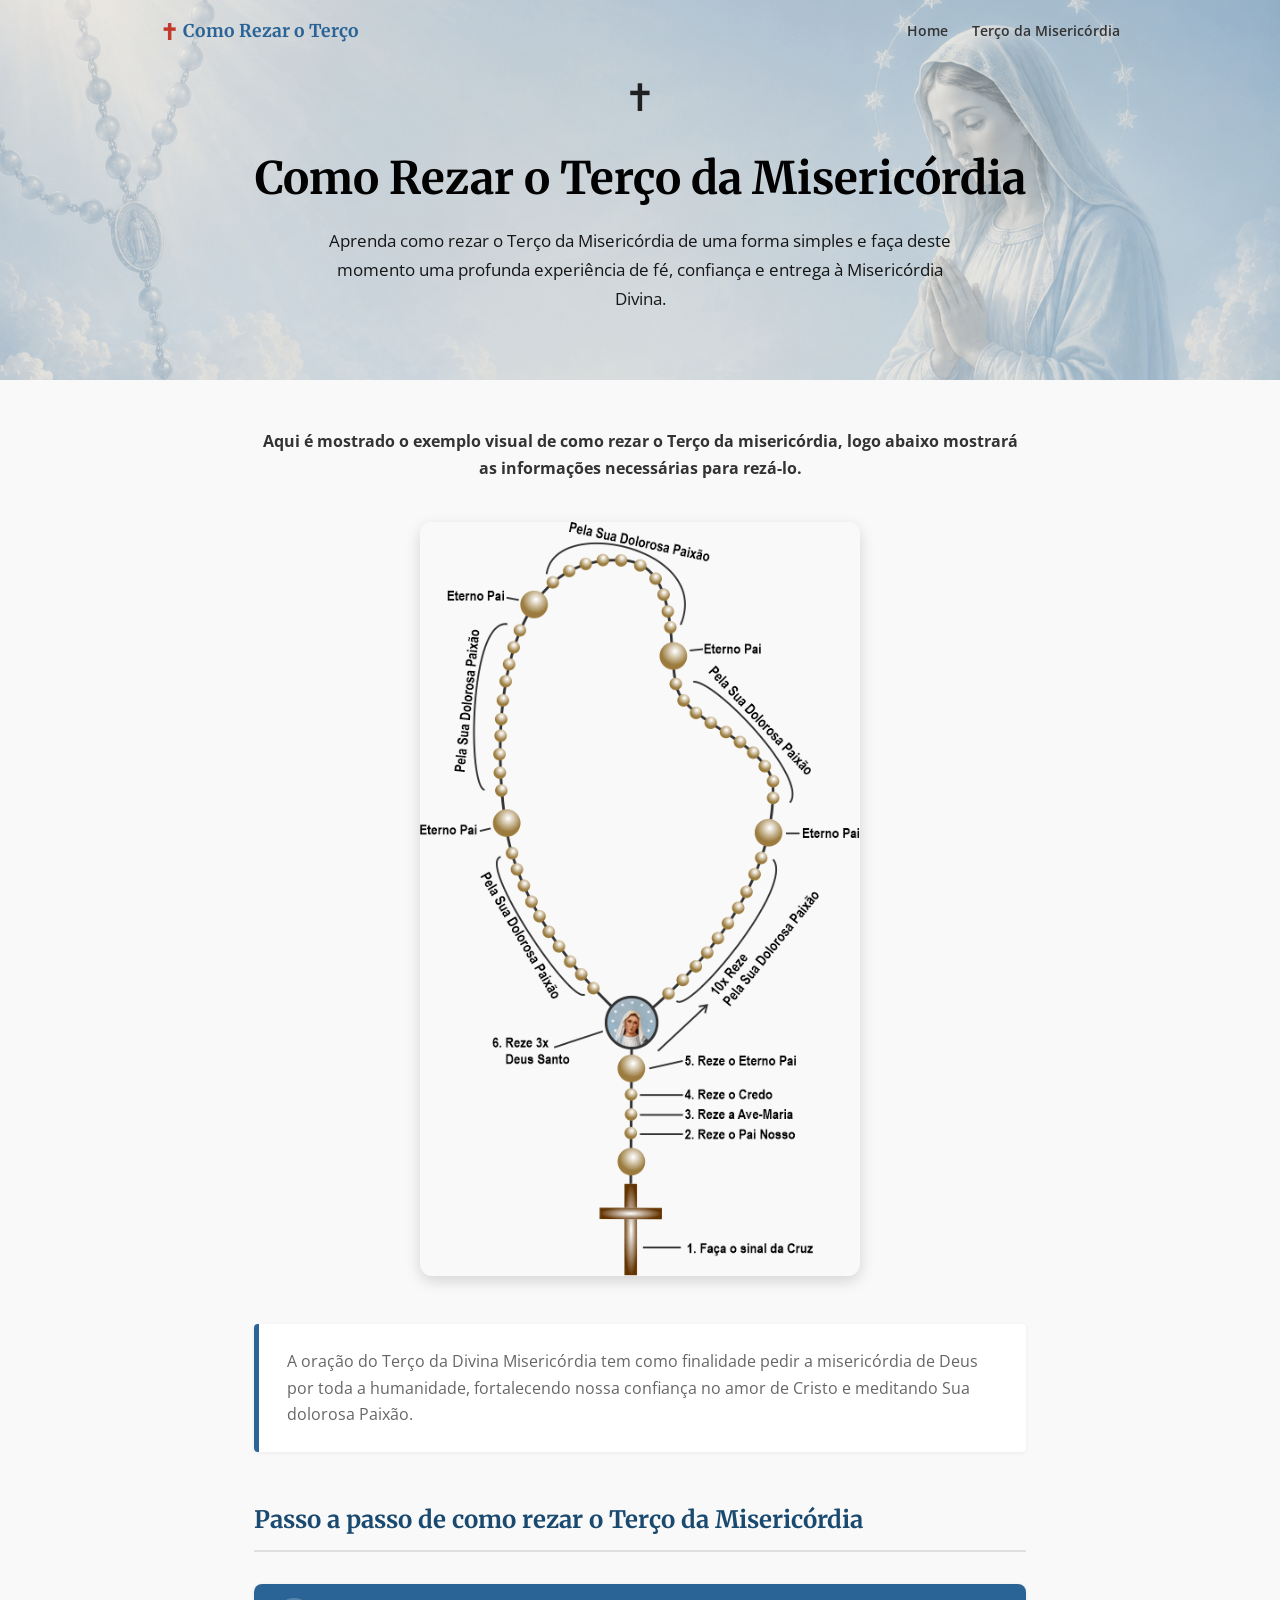
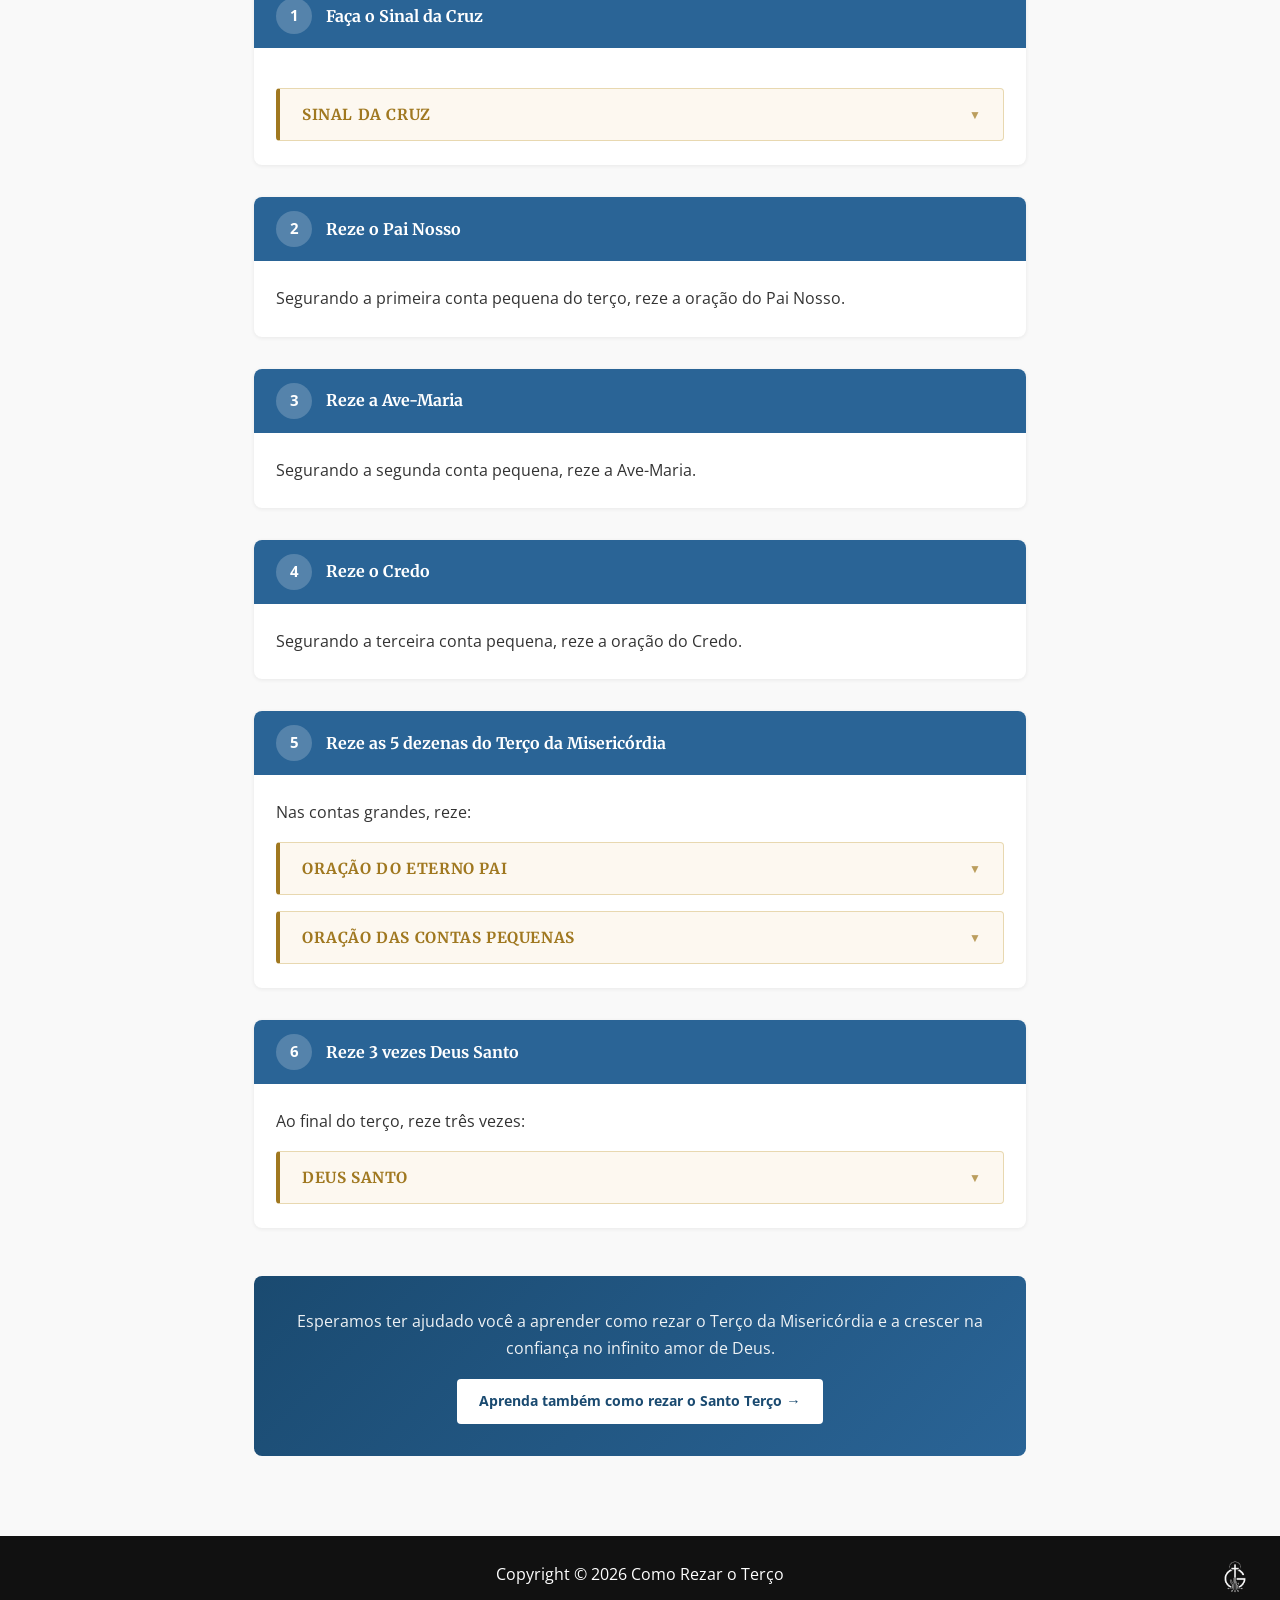
==== terco-da-misericordia.html @ 992dea5b "quinta commit" ====
<!DOCTYPE html>
<html lang="pt-BR">
<head>
    <meta charset="UTF-8">
    <meta name="viewport" content="width=device-width, initial-scale=1.0">
    <title>Como Rezar o Terço da Misericórdia</title>

    <meta name="description"
          content="Aprenda como rezar o Terço da Misericórdia de forma simples e fortaleça sua confiança na misericórdia de Deus.">

    <link href="https://fonts.googleapis.com/css2?family=Merriweather:wght@300;400;700&family=Open+Sans:wght@400;600;700&display=swap" rel="stylesheet">

    <link rel="stylesheet" href="style.css">
</head>
<body>

<!-- HEADER -->
<header>
    <div class="header-inner">
        <a href="#" class="site-logo">
      <span class="cross">✝</span> Como Rezar o Terço
    </a>

        <nav>
            <a href="index.html">Home</a>
            <a href="terco-da-misericordia.html">Terço da Misericórdia</a>
        </nav>
    </div>
</header>

<!-- HERO -->
<div class="hero">
    <span class="hero-cross">✝</span>

    <h1>Como Rezar o Terço da Misericórdia</h1>

    <p>
        Aprenda como rezar o Terço da Misericórdia de uma forma simples
        e faça deste momento uma profunda experiência de fé, confiança
        e entrega à Misericórdia Divina.
    </p>
</div>

<!-- CONTEÚDO -->
<main id="content">

    <h4 class ="texto-centralizado">
            Aqui é mostrado o exemplo visual de como rezar o Terço da misericórdia, logo abaixo mostrará as informações necessárias para rezá-lo.
    </h4>

    <div class="step-image">
        <img src="img/terco-misericordia.png"
             alt="Como rezar o Terço da Misericórdia">
    </div>
    
    <div class="intro">
        <p>
            A oração do Terço da Divina Misericórdia tem como finalidade
            pedir a misericórdia de Deus por toda a humanidade,
            fortalecendo nossa confiança no amor de Cristo e
            meditando Sua dolorosa Paixão.
        </p>
    </div>



    <h2 class="section-title">
        Passo a passo de como rezar o Terço da Misericórdia
    </h2>

    <!-- PASSO 1 -->
    <div class="step">
        <div class="step-header">
            <div class="step-num">1</div>
            <h3>Faça o Sinal da Cruz</h3>
        </div>

        <div class="step-body">
            <div class="prayer-box">
                <button class="prayer-toggle" onclick="togglePrayer(this)">
                    <h4>Sinal da Cruz</h4>
                    <span class="chevron">▼</span>
                </button>

                <div class="prayer-body">
                    <p>
                        Em nome do Pai, do Filho e do Espírito Santo. Amém!
                    </p>
                </div>
            </div>
        </div>
    </div>

    <!-- PASSO 2 -->
    <div class="step">
        <div class="step-header">
            <div class="step-num">2</div>
            <h3>Reze o Pai Nosso</h3>
        </div>

        <div class="step-body">
            <p>
                Segurando a primeira conta pequena do terço,
                reze a oração do Pai Nosso.
            </p>
        </div>
    </div>

    <!-- PASSO 3 -->
    <div class="step">
        <div class="step-header">
            <div class="step-num">3</div>
            <h3>Reze a Ave-Maria</h3>
        </div>

        <div class="step-body">
            <p>
                Segurando a segunda conta pequena, reze a Ave-Maria.
            </p>
        </div>
    </div>

    <!-- PASSO 4 -->
    <div class="step">
        <div class="step-header">
            <div class="step-num">4</div>
            <h3>Reze o Credo</h3>
        </div>

        <div class="step-body">
            <p>
                Segurando a terceira conta pequena, reze a oração do Credo.
            </p>
        </div>
    </div>

    <!-- PASSO 5 -->
    <div class="step">
        <div class="step-header">
            <div class="step-num">5</div>
            <h3>Reze as 5 dezenas do Terço da Misericórdia</h3>
        </div>

        <div class="step-body">

            <p>
                Nas contas grandes, reze:
            </p>

            <div class="prayer-box">
                <button class="prayer-toggle" onclick="togglePrayer(this)">
                    <h4>Oração do Eterno Pai</h4>
                    <span class="chevron">▼</span>
                </button>

                <div class="prayer-body">
                    <p>
                        Eterno Pai,<br>
                        Eu Vos ofereço o Corpo e Sangue,<br>
                        Alma e Divindade de Vosso diletíssimo Filho,<br>
                        Nosso Senhor Jesus Cristo,<br>
                        Em expiação dos nossos pecados<br>
                        E do mundo inteiro.
                    </p>
                </div>
            </div>

            <div class="prayer-box" style="margin-top:16px;">
                <button class="prayer-toggle" onclick="togglePrayer(this)">
                    <h4>Oração das contas pequenas</h4>
                    <span class="chevron">▼</span>
                </button>

                <div class="prayer-body">
                    <p>
                        Pela Sua dolorosa Paixão,<br>
                        Tende misericórdia de nós<br>
                        e do mundo inteiro.
                    </p>
                </div>
            </div>

        </div>
    </div>

    <!-- PASSO 6 -->
    <div class="step">
        <div class="step-header">
            <div class="step-num">6</div>
            <h3>Reze 3 vezes Deus Santo</h3>
        </div>

        <div class="step-body">

            <p>
                Ao final do terço, reze três vezes:
            </p>

            <div class="prayer-box">
                <button class="prayer-toggle" onclick="togglePrayer(this)">
                    <h4>Deus Santo</h4>
                    <span class="chevron">▼</span>
                </button>

                <div class="prayer-body">
                    <p>
                        Deus Santo,<br>
                        Deus Forte,<br>
                        Deus Imortal,<br>
                        Tende piedade de nós<br>
                        e do mundo inteiro.
                    </p>
                </div>
            </div>

        </div>
    </div>

    <div class="closing-note">
        <p>
            Esperamos ter ajudado você a aprender como rezar o
            Terço da Misericórdia e a crescer na confiança
            no infinito amor de Deus.
        </p>

        <a href="index.html">
            Aprenda também como rezar o Santo Terço →
        </a>
    </div>

</main>

<footer>
    <p>Copyright &copy; 2026 Como Rezar o Terço</p>

    <img src="img/logo GNZs.png"
         alt="Logo Como Rezar o Terço"
         class="footer-logo">
</footer>

<script src="script.js"></script>

</body>
</html>
---- style.css ----
*, *::before, *::after { box-sizing: border-box; margin: 0; padding: 0; }

:root {
  --brand:    #2a6496;
  --brand-dk: #1a4a70;
  --accent:   #c0392b;
  --bg:       #f9f9f9;
  --surface:  #ffffff;
  --border:   #e0e0e0;
  --text:     #333333;
  --muted:    #666666;
  --gold:     #a07820;
}

body {
  font-family: 'Open Sans', sans-serif;
  font-size: 16px;
  line-height: 1.7;
  color: var(--text);
  background: var(--bg);
}

/* ── HEADER ── */
.texto-centralizado {
    text-align: center;
}

.step-image {
    width: 57%;
    margin: 40px auto; /* centraliza horizontalmente */
    text-align: center;
}

.step-image img {
    width: 100%; /* ocupa toda a largura da div pai */
    max-width: 800px;
    border-radius: 12px;
    box-shadow: 0 5px 15px rgba(0,0,0,0.15);
}

header{
    position:absolute;
    top:0;
    left:0;
    width:100%;

    background:transparent;
    border-bottom:none;
    box-shadow:none;

    z-index:100;
    padding:0 24px;
}
.header-inner {
  max-width: 960px;
  margin: 0 auto;
  display: flex;
  align-items: center;
  justify-content: space-between;
  height: 64px;
}
.site-logo {
  font-family: 'Merriweather', serif;
  font-size: 1.1rem;
  font-weight: 700;
  color: var(--brand);
  text-decoration: none;

  display: inline-flex; /* importante */
  align-items: center;
  gap: 5px; /* espaço entre logo e texto */
}

.header-logo {
  width: 28px;
  height: 28px;
  margin-right: 0; /* remove margem extra */
  display: block;
}

.site-logo .cross { font-size: 1.4rem; color: var(--accent); }
nav { display: flex; gap: 24px; }
nav a {
  font-size: .9rem;
  font-weight: 600;
  color: var(--text);
  text-decoration: none;
  padding: 4px 0;
  border-bottom: 2px solid transparent;
  transition: border-color .2s, color .2s;
}
nav a:hover { color: var(--brand); border-color: var(--brand); }

/* ── HERO ── */
.hero {
  position: relative;
  overflow: hidden;

  background: linear-gradient(
    135deg,
    #dee0e2 0%,
    #e7ebee 60%,
    #f5f5f5 100%
  );

  color: rgb(2, 2, 2);
  text-align: center;
  padding: 64px 24px 56px;
}
.hero::before{
    content: "";
    position: absolute;
    inset: 0;

    background-image: url("img/fundo.png");
    background-repeat: no-repeat;
    background-position: center center;
    background-size: cover; /* ocupa toda a área */

    opacity: 0.68; /* aumente ou diminua conforme desejar */

    pointer-events: none;
}
.hero > *{
    position:relative;
    z-index:2;
}
.hero h1 {
  font-family: 'Merriweather', serif;
  font-size: clamp(1.8rem, 4vw, 2.8rem);
  font-weight: 700;
  line-height: 1.3;
  margin-bottom: 18px;
}
.hero p {
  font-size: 1.05rem;
  max-width: 640px;
  margin: 0 auto 10px;
  opacity: .9;
  line-height: 1.75;
}
.hero-cross {
  font-size: 2.4rem;
  margin-bottom: 20px;
  display: block;
  opacity: .85;
}

/* ── MAIN ── */
main {
  max-width: 820px;
  margin: 0 auto;
  padding: 48px 24px 80px;
}

/* ── INTRO BLOCK ── */
.intro {
  background: var(--surface);
  border-left: 5px solid var(--brand);
  border-radius: 4px;
  padding: 24px 28px;
  margin-bottom: 48px;
  box-shadow: 0 1px 4px rgba(0,0,0,.06);
}
.intro p { color: var(--muted); font-size: .97rem; }

/* ── SECTION TITLE ── */
h2.section-title {
  font-family: 'Merriweather', serif;
  font-size: 1.5rem;
  color: var(--brand-dk);
  margin-bottom: 32px;
  padding-bottom: 10px;
  border-bottom: 2px solid var(--border);
}

/* ── STEP CARD ── */
.step {
  background: var(--surface);
  border-radius: 8px;
  box-shadow: 0 1px 4px rgba(0,0,0,.07);
  margin-bottom: 32px;
  overflow: hidden;
}
.step-header {
  background: var(--brand);
  color: #fff;
  padding: 14px 22px;
  display: flex;
  align-items: center;
  gap: 14px;
}
.step-num {
  background: rgba(255,255,255,.2);
  border-radius: 50%;
  width: 36px; height: 36px;
  display: flex; align-items: center; justify-content: center;
  font-weight: 700; font-size: .95rem;
  flex-shrink: 0;
}
.step-header h3 {
  font-family: 'Merriweather', serif;
  font-size: 1rem;
  font-weight: 700;
  line-height: 1.3;
}
.step-body { padding: 24px 22px; }
.step-body p { margin-bottom: 14px; color: var(--text); }
.step-body p:last-child { margin-bottom: 0; }

/* ── PRAYER BOX ── */
.prayer-box {
  background: #fdf8f0;
  border: 1px solid #e8d8b0;
  border-left: 4px solid var(--gold);
  border-radius: 4px;
  margin-top: 16px;
  overflow: hidden;
}
.prayer-toggle {
  width: 100%;
  background: none;
  border: none;
  cursor: pointer;
  padding: 16px 22px;
  display: flex;
  align-items: center;
  justify-content: space-between;
  gap: 12px;
  text-align: left;
}
.prayer-toggle:hover { background: rgba(160,120,32,.06); }
.prayer-toggle h4 {
  font-family: 'Merriweather', serif;
  font-size: .95rem;
  color: var(--gold);
  text-transform: uppercase;
  letter-spacing: .04em;
  margin: 0;
}
.prayer-toggle .chevron {
  font-size: .75rem;
  color: var(--gold);
  opacity: .7;
  flex-shrink: 0;
  transition: transform .25s ease;
}
.prayer-box.open .chevron { transform: rotate(180deg); }
.prayer-body {
  padding: 0 22px 20px;
  display: none;
}
.prayer-box.open .prayer-body { display: block; }
.prayer-body p {
  font-family: 'Merriweather', serif;
  font-size: .9rem;
  font-style: italic;
  color: #4a3a20;
  line-height: 1.9;
  white-space: pre-line;
  margin-bottom: 0 !important;
}

/* ── AVE MARIAS LIST ── */
.ave-list { list-style: none; padding: 0; margin: 14px 0 0; }
.ave-list li {
  padding: 8px 0 8px 20px;
  border-bottom: 1px dashed var(--border);
  font-size: .95rem;
  position: relative;
}
.ave-list li::before {
  content: "✦";
  color: var(--gold);
  position: absolute;
  left: 0;
  font-size: .7rem;
  top: 12px;
}
.ave-list li:last-child { border-bottom: none; }

/* ── MYSTERIES ── */
.mystery-block {
  border: 1px solid var(--border);
  border-radius: 10px;
  overflow: hidden;
  margin-top: 24px;
}
.mystery-block-header {
  padding: 14px 20px;
  display: flex;
  align-items: center;
  gap: 14px;
  color: #fff;
}
.mystery-block-header.glorious  { background: #8e44ad; }
.mystery-block-header.joyful    { background: #27ae60; }
.mystery-block-header.sorrowful { background: #c0392b; }
.mystery-block-header.luminous  { background: #2980b9; }
.mystery-block-header h4 {
  font-family: 'Merriweather', serif;
  font-size: 1rem;
  font-weight: 700;
}
.mystery-block-header .days-badge {
  margin-left: auto;
  background: rgba(255,255,255,.22);
  border-radius: 12px;
  padding: 3px 12px;
  font-size: .75rem;
  font-weight: 600;
  white-space: nowrap;
}
.mystery-block-body {
  display: flex;
  gap: 0;
}
.mystery-photo{
    width:220px;
    min-height:200px;
    flex-shrink:0;
    border-right:1px solid var(--border);
    overflow:hidden;
    background:#f5f5f5;
}

.mystery-photo img{
    width:100%;
    height:100%;
    object-fit:cover;
    display:block;
    transition:
        opacity .25s,
        transform .25s;
}
.mystery-list-area ol {
  padding-left: 20px;
  font-size: .92rem;
  line-height: 1.7;
  color: var(--text);
}
.mystery-list-area ol{
    padding-left:20px;
    margin-top:20px;
}

.mystery-list-area li{
    padding:10px 12px;
    margin-bottom:6px;
    border-left:5px solid transparent;
    border-radius:6px;
    transition:.25s;
    cursor:pointer;
}

.mystery-list-area li:hover{
    background:#f5f5f5;
    
}

.mystery-list-area li.ativo{
    background:#f8f8f8;
    font-weight:700;
}

/* Cores do item selecionado */
/* Gloriosos */
.glorious + .mystery-block-body .mystery-list-area li.ativo{
    border-left-color:#8e44ad;
    color:#8e44ad;
}

/* Gozosos */
.joyful + .mystery-block-body .mystery-list-area li.ativo{
    border-left-color:#27ae60;
    color:#27ae60;
}

/* Dolorosos */
.sorrowful + .mystery-block-body .mystery-list-area li.ativo{
    border-left-color:#c0392b;
    color:#c0392b;
}

/* Luminosos */
.luminous + .mystery-block-body .mystery-list-area li.ativo{
    border-left-color:#2980b9;
    color:#2980b9;
}

/* ── CLOSING ── */
.closing-note {
  background: linear-gradient(135deg, #1a4a70, #2a6496);
  color: #fff;
  border-radius: 8px;
  padding: 32px 28px;
  text-align: center;
  margin-top: 48px;
}
.closing-note p { opacity: .92; margin-bottom: 18px; font-size: .97rem; }
.closing-note a {
  display: inline-block;
  background: #fff;
  color: var(--brand-dk);
  font-weight: 700;
  font-size: .9rem;
  padding: 10px 22px;
  border-radius: 4px;
  text-decoration: none;
  transition: background .2s;
}
.closing-note a:hover { background: #e8f0fa; }

/* ── FOOTER ── */
footer {
    position: relative;
    background: #111;
    color: #fff;
    text-align: center;
    padding: 25px 20px;
}

.footer-logo {
    position: absolute;
    right: 20px;
    bottom: 10px;

    width: 50px; /* ajuste conforme necessário */
    height: auto;
}

/* ── RESPONSIVE ── */
@media (max-width: 600px) {
  .header-inner { flex-direction: column; height: auto; padding: 12px 0; gap: 8px; }
  nav { gap: 16px; flex-wrap: wrap; justify-content: center; }
  .hero { padding: 40px 16px 36px; }
  main { padding: 32px 16px 60px; }
  .mystery-block-body { flex-direction: column; }
  .mystery-photo { width: 100%; min-height: 180px; border-right: none; border-bottom: 1px solid var(--border); }
  .mystery-block-header .days-badge { display: none; }
}
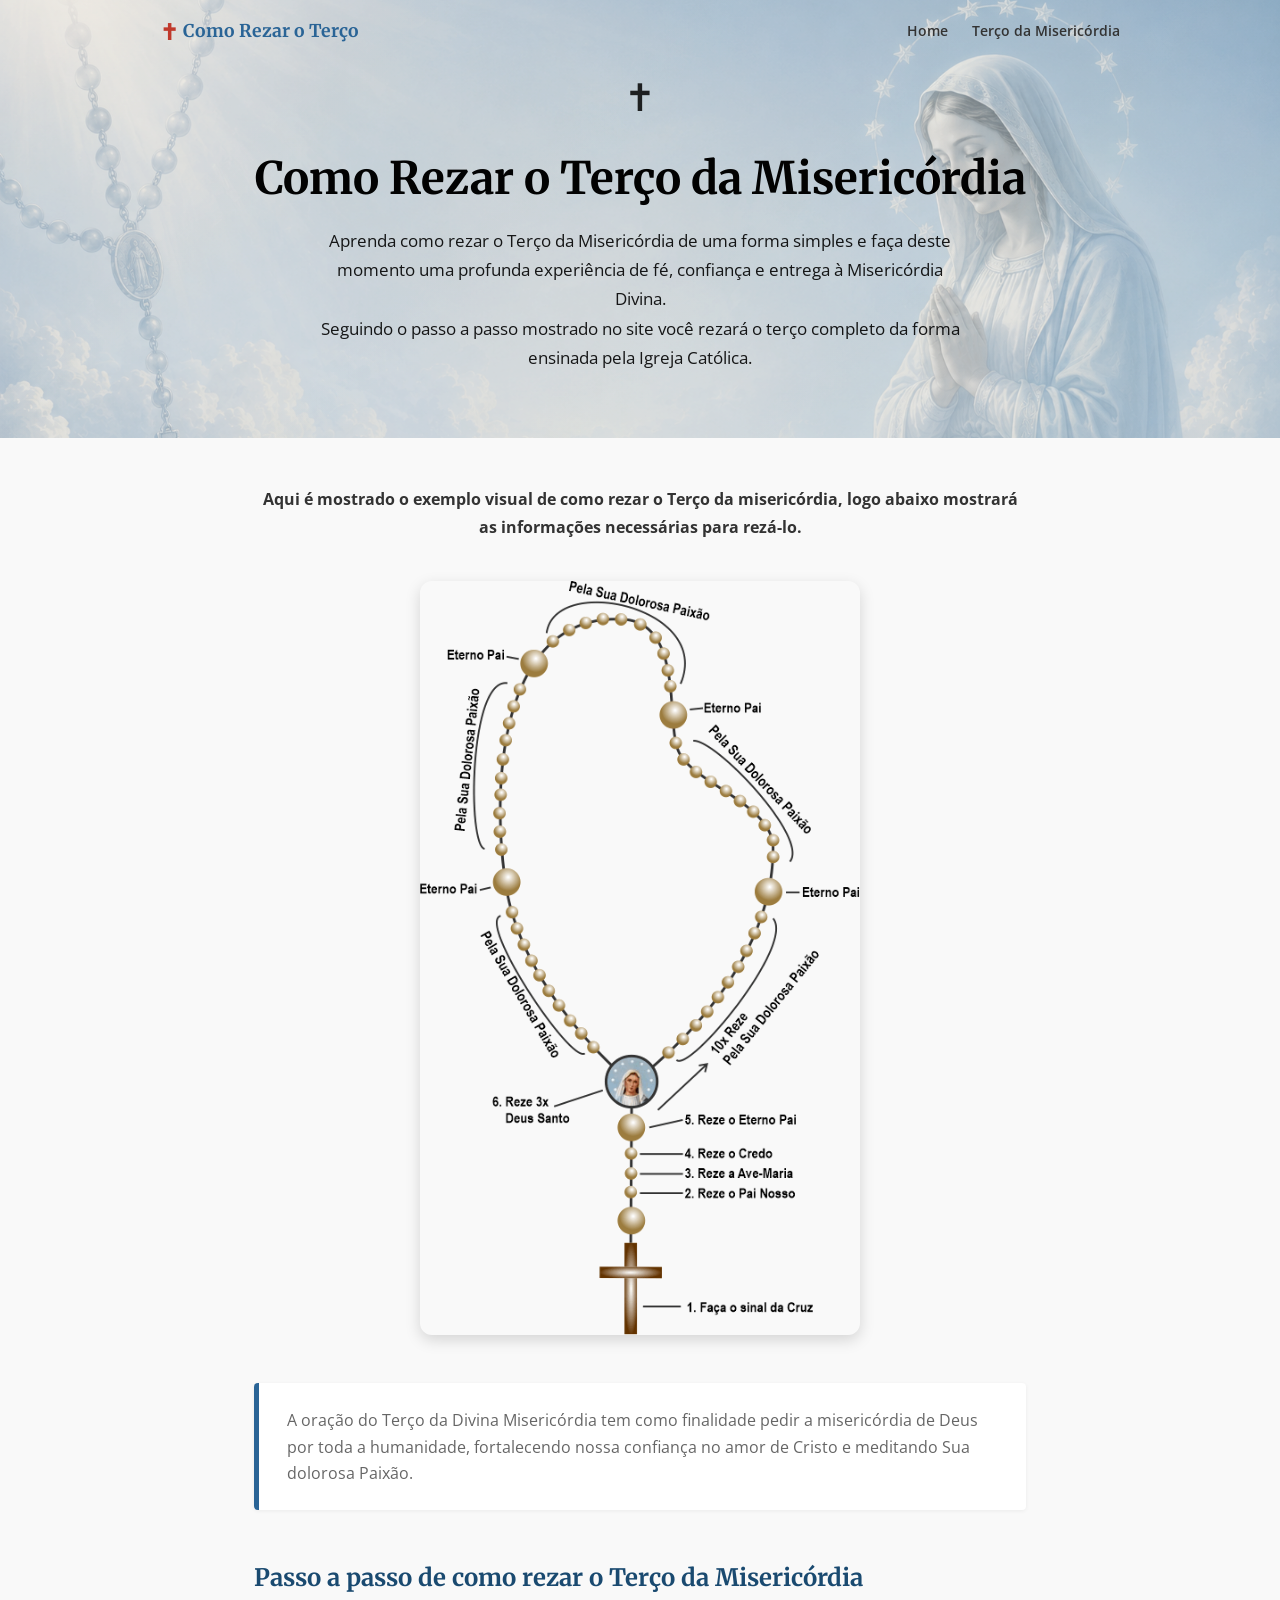
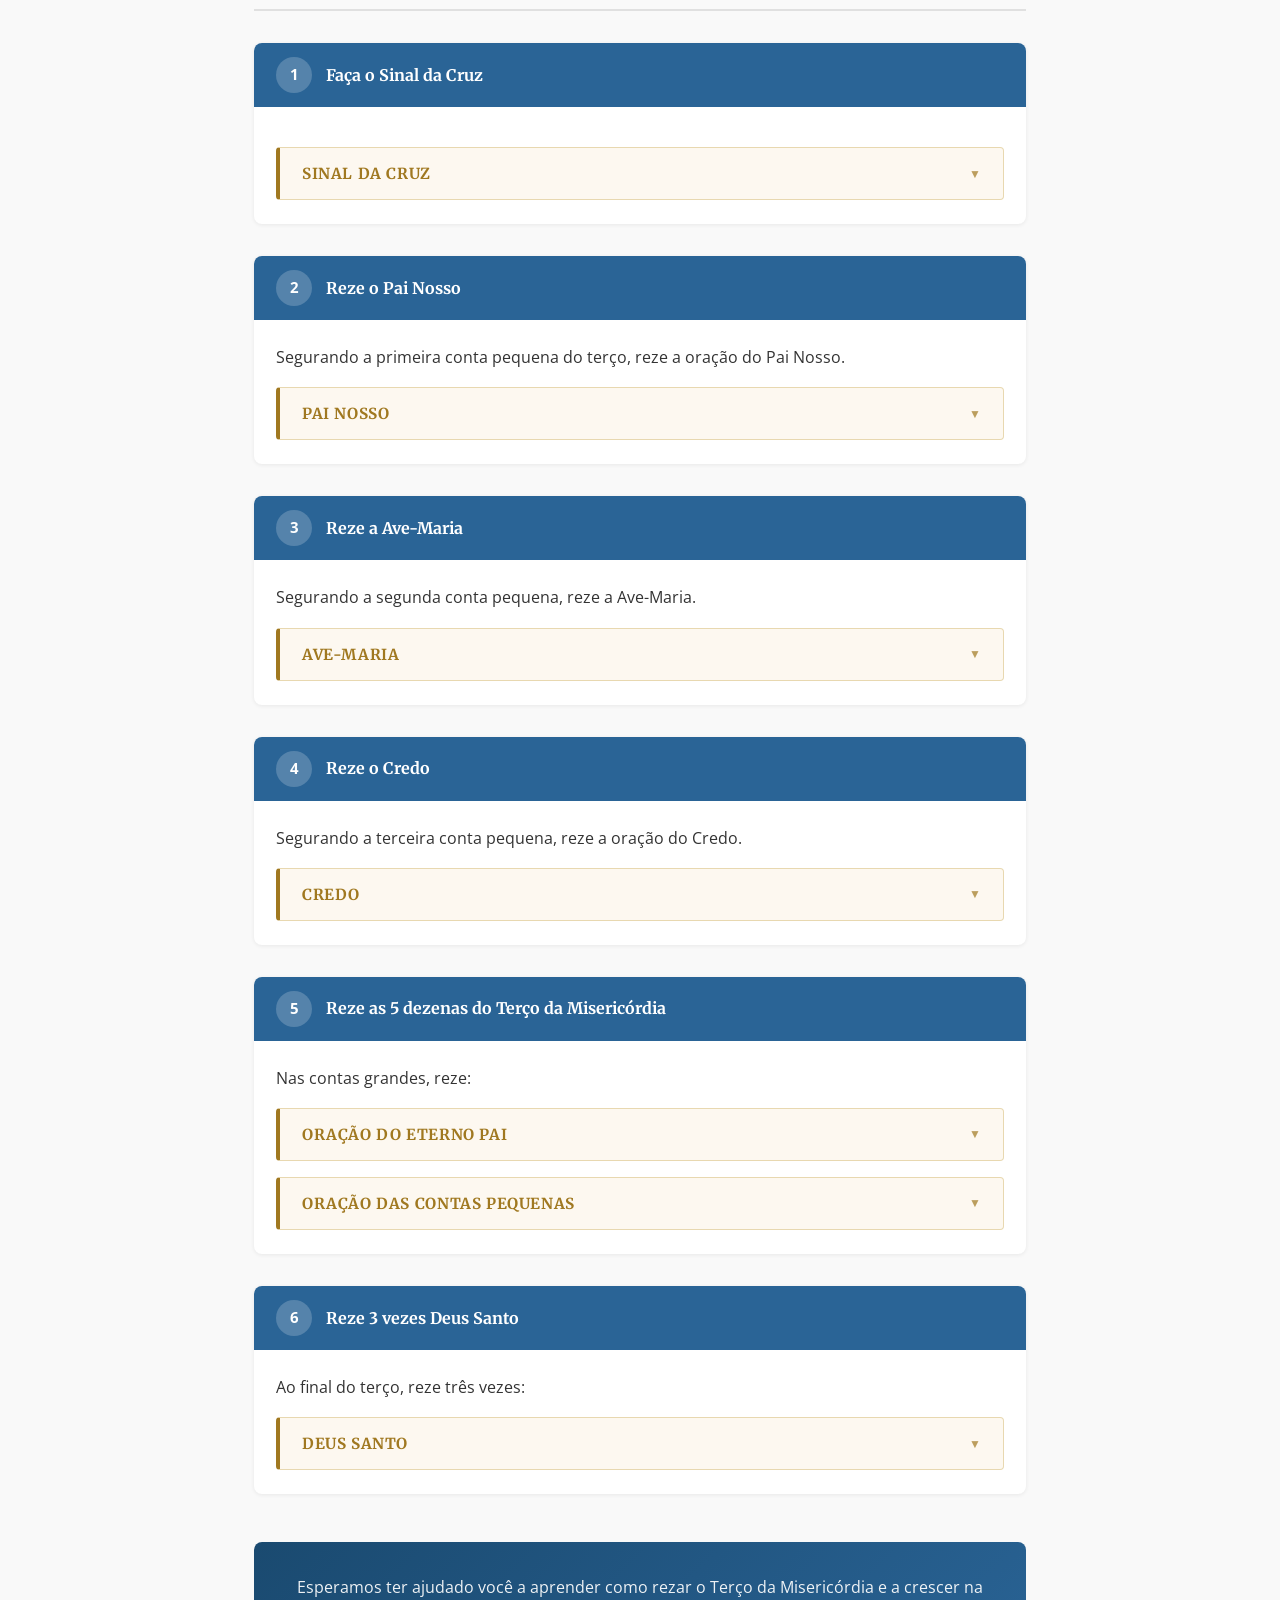
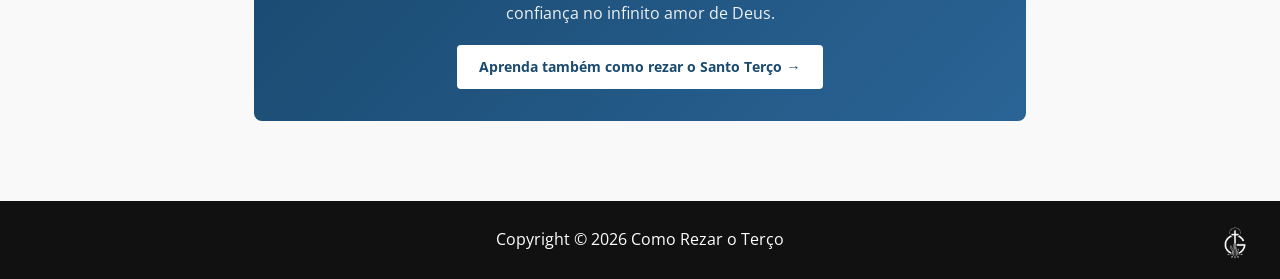
==== commit ba3e538f: "nao sei qual commit é" ====
--- a/terco-da-misericordia.html
+++ b/terco-da-misericordia.html
@@ -16,17 +16,17 @@
 
 <!-- HEADER -->
 <header>
-    <div class="header-inner">
-        <a href="#" class="site-logo">
+  <div class="header-inner">
+    <a href="#" class="site-logo">
       <span class="cross">✝</span> Como Rezar o Terço
     </a>
-
-        <nav>
-            <a href="index.html">Home</a>
-            <a href="terco-da-misericordia.html">Terço da Misericórdia</a>
-        </nav>
-    </div>
+    <nav>
+      <a href="index.html">Home</a>
+      <a href="terco-da-misericordia.html">Terço da Misericórdia</a>
+    </nav>
+  </div>
 </header>
+
 
 <!-- HERO -->
 <div class="hero">
@@ -37,7 +37,8 @@
     <p>
         Aprenda como rezar o Terço da Misericórdia de uma forma simples
         e faça deste momento uma profunda experiência de fé, confiança
-        e entrega à Misericórdia Divina.
+        e entrega à Misericórdia Divina. <br>
+        Seguindo o passo a passo mostrado no site você rezará o terço completo da forma ensinada pela Igreja Católica.
     </p>
 </div>
 
@@ -93,46 +94,109 @@
 
     <!-- PASSO 2 -->
     <div class="step">
-        <div class="step-header">
-            <div class="step-num">2</div>
-            <h3>Reze o Pai Nosso</h3>
-        </div>
-
-        <div class="step-body">
-            <p>
-                Segurando a primeira conta pequena do terço,
-                reze a oração do Pai Nosso.
-            </p>
-        </div>
-    </div>
+    <div class="step-header">
+        <div class="step-num">2</div>
+        <h3>Reze o Pai Nosso</h3>
+    </div>
+
+    <div class="step-body">
+        <p>Segurando a primeira conta pequena do terço, reze a oração do Pai Nosso.</p>
+
+        <div class="prayer-box">
+            <button class="prayer-toggle" onclick="togglePrayer(this)">
+                <h4>Pai Nosso</h4>
+                <span class="chevron">▼</span>
+            </button>
+
+            <div class="prayer-body">
+                <p>
+Pai Nosso que estais nos céus, santificado seja o Vosso nome;
+venha a nós o Vosso Reino;
+seja feita a Vossa vontade, assim na terra como no céu.
+O pão nosso de cada dia nos dai hoje;
+perdoai-nos as nossas ofensas,
+assim como nós perdoamos a quem nos tem ofendido;
+e não nos deixeis cair em tentação,
+mas livrai-nos do mal. Amém.
+                </p>
+            </div>
+        </div>
+    </div>
+</div>
 
     <!-- PASSO 3 -->
     <div class="step">
-        <div class="step-header">
-            <div class="step-num">3</div>
-            <h3>Reze a Ave-Maria</h3>
-        </div>
-
-        <div class="step-body">
-            <p>
-                Segurando a segunda conta pequena, reze a Ave-Maria.
-            </p>
-        </div>
-    </div>
+    <div class="step-header">
+        <div class="step-num">3</div>
+        <h3>Reze a Ave-Maria</h3>
+    </div>
+
+    <div class="step-body">
+        <p>Segurando a segunda conta pequena, reze a Ave-Maria.</p>
+
+        <div class="prayer-box">
+            <button class="prayer-toggle" onclick="togglePrayer(this)">
+                <h4>Ave-Maria</h4>
+                <span class="chevron">▼</span>
+            </button>
+
+            <div class="prayer-body">
+                <p>
+Ave Maria, cheia de graça, o Senhor é convosco.
+Bendita sois vós entre as mulheres
+e bendito é o fruto do vosso ventre, Jesus.
+
+Santa Maria, Mãe de Deus,
+rogai por nós pecadores,
+agora e na hora de nossa morte. Amém.
+                </p>
+            </div>
+        </div>
+    </div>
+</div>
 
     <!-- PASSO 4 -->
     <div class="step">
-        <div class="step-header">
-            <div class="step-num">4</div>
-            <h3>Reze o Credo</h3>
-        </div>
-
-        <div class="step-body">
-            <p>
-                Segurando a terceira conta pequena, reze a oração do Credo.
-            </p>
-        </div>
-    </div>
+    <div class="step-header">
+        <div class="step-num">4</div>
+        <h3>Reze o Credo</h3>
+    </div>
+
+    <div class="step-body">
+        <p>Segurando a terceira conta pequena, reze a oração do Credo.</p>
+
+        <div class="prayer-box">
+            <button class="prayer-toggle" onclick="togglePrayer(this)">
+                <h4>Credo</h4>
+                <span class="chevron">▼</span>
+            </button>
+
+            <div class="prayer-body">
+                <p>
+Creio em Deus Pai todo-poderoso,
+Criador do céu e da terra;
+e em Jesus Cristo, seu único Filho, nosso Senhor;
+que foi concebido pelo poder do Espírito Santo;
+nasceu da Virgem Maria;
+padeceu sob Pôncio Pilatos,
+foi crucificado, morto e sepultado;
+desceu à mansão dos mortos;
+ressuscitou ao terceiro dia;
+subiu aos céus;
+está sentado à direita de Deus Pai todo-poderoso,
+donde há de vir julgar os vivos e os mortos.
+
+Creio no Espírito Santo,
+na Santa Igreja Católica,
+na comunhão dos santos,
+na remissão dos pecados,
+na ressurreição da carne
+e na vida eterna. Amém.
+                </p>
+            </div>
+        </div>
+    </div>
+</div>
 
     <!-- PASSO 5 -->
     <div class="step">
--- a/style.css
+++ b/style.css
@@ -25,6 +25,7 @@
     text-align: center;
 }
 
+/* ── TERÇO NORMAL ── */
 .step-image {
     width: 57%;
     margin: 40px auto; /* centraliza horizontalmente */
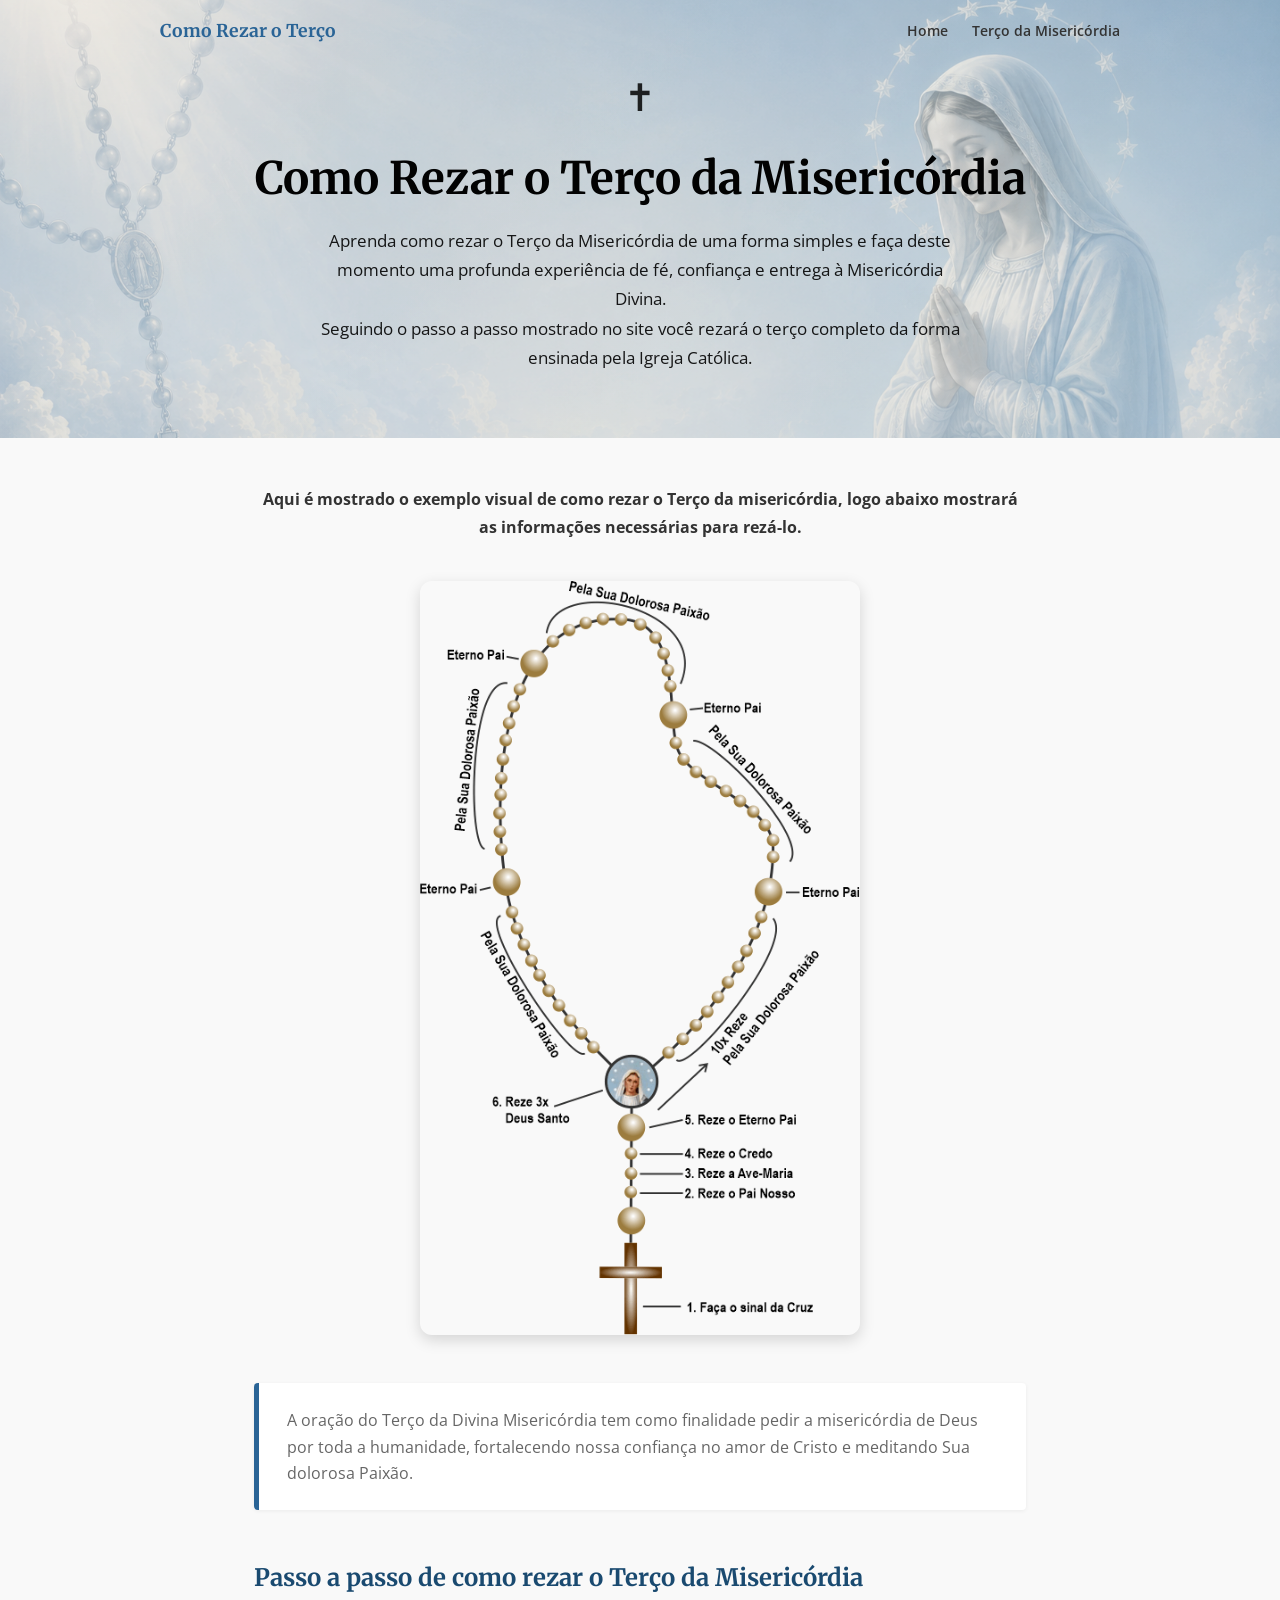
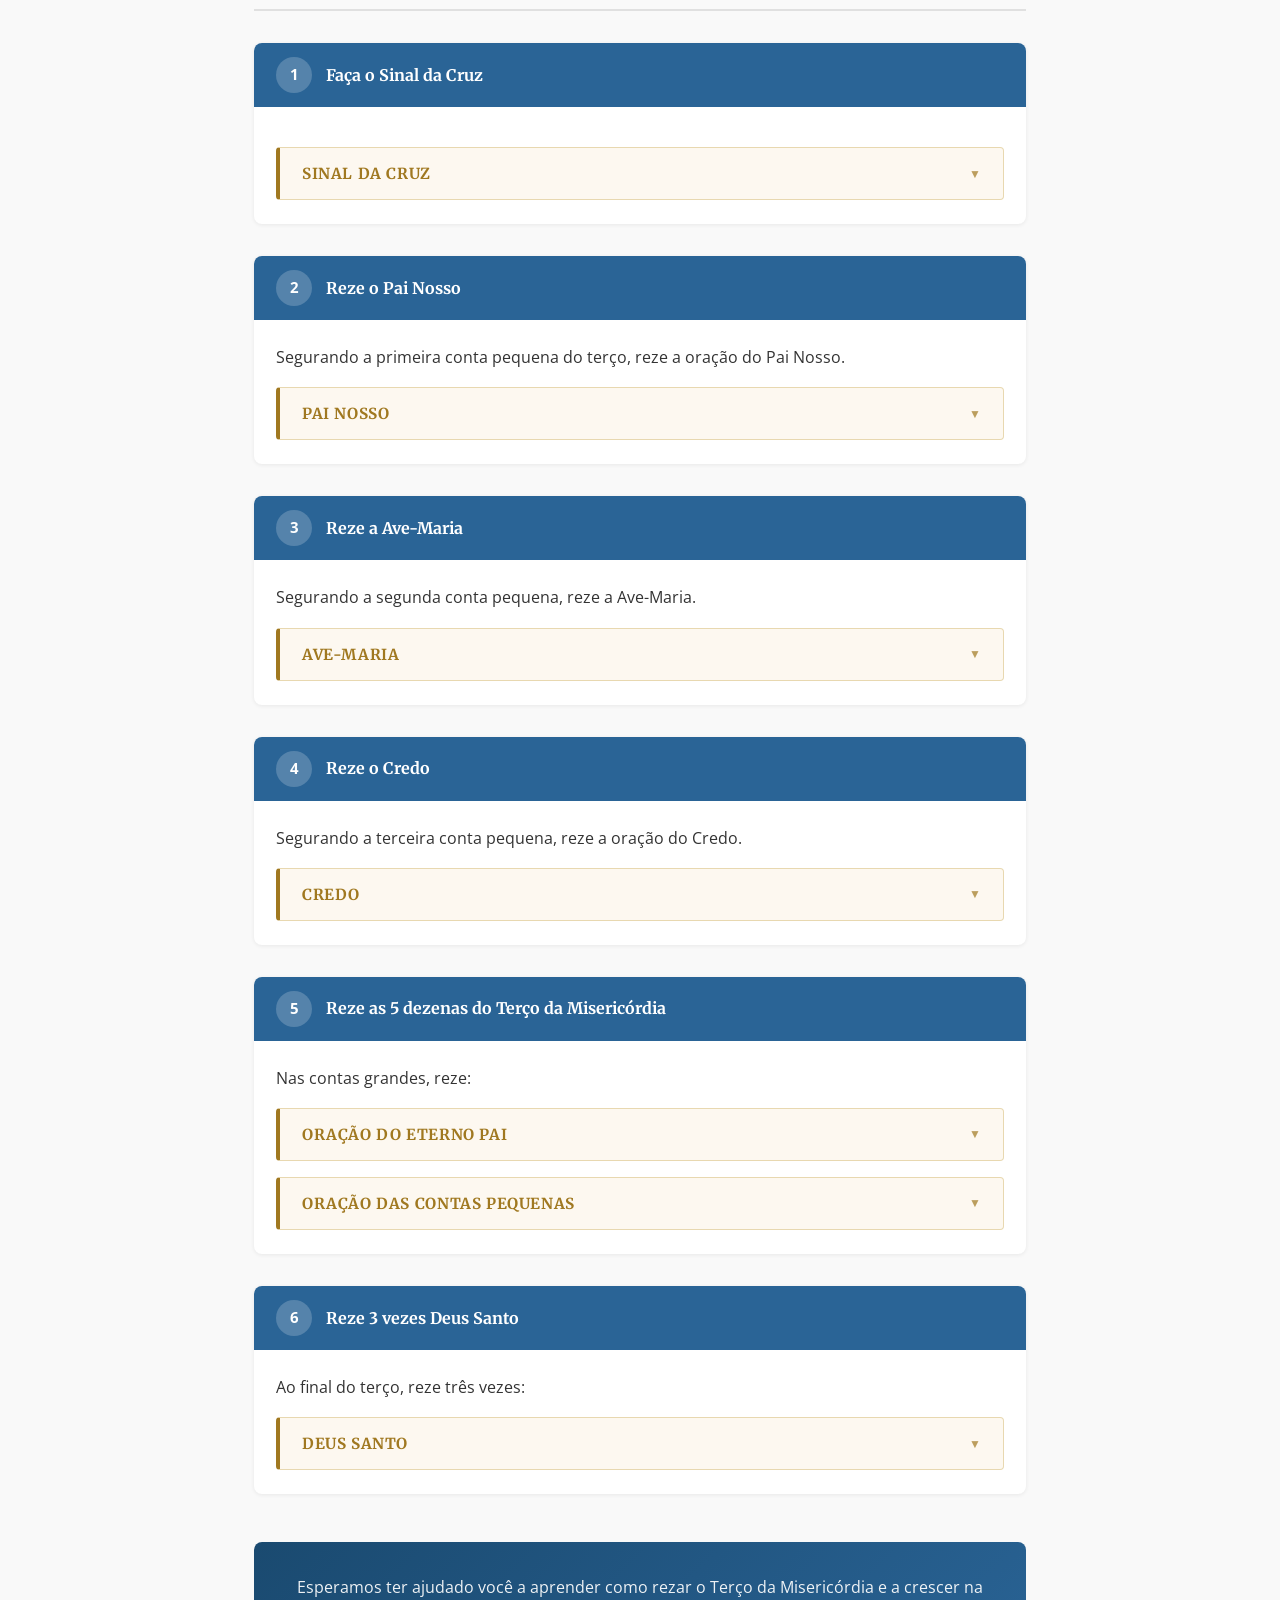
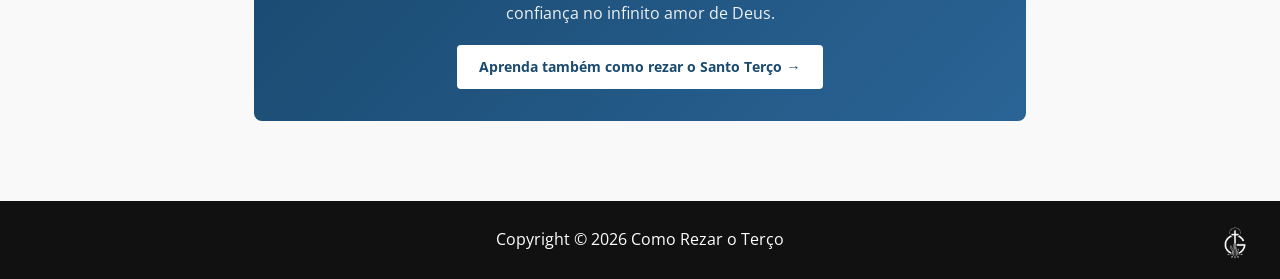
==== commit f4fef63c: "ultima commit eu juro" ====
--- a/terco-da-misericordia.html
+++ b/terco-da-misericordia.html
@@ -16,15 +16,24 @@
 
 <!-- HEADER -->
 <header>
-  <div class="header-inner">
-    <a href="#" class="site-logo">
-      <span class="cross">✝</span> Como Rezar o Terço
-    </a>
-    <nav>
-      <a href="index.html">Home</a>
-      <a href="terco-da-misericordia.html">Terço da Misericórdia</a>
-    </nav>
-  </div>
+    <div class="header-inner">
+
+        <a href="index.html" class="site-logo">
+            Como Rezar o Terço
+        </a>
+
+        <button class="menu-toggle" id="menu-toggle">
+            ☰
+        </button>
+
+        <nav id="menu">
+            <a href="index.html">Home</a>
+            <a href="terco-da-misericordia.html">
+                Terço da Misericórdia
+            </a>
+        </nav>
+
+    </div>
 </header>
 
 
--- a/style.css
+++ b/style.css
@@ -21,6 +21,15 @@
 }
 
 /* ── HEADER ── */
+.menu-toggle {
+    display: none;
+    background: none;
+    border: none;
+    font-size: 30px;
+    cursor: pointer;
+    color: var(--brand);
+}
+
 .texto-centralizado {
     text-align: center;
 }
@@ -431,12 +440,71 @@
 }
 
 /* ── RESPONSIVE ── */
-@media (max-width: 600px) {
-  .header-inner { flex-direction: column; height: auto; padding: 12px 0; gap: 8px; }
-  nav { gap: 16px; flex-wrap: wrap; justify-content: center; }
-  .hero { padding: 40px 16px 36px; }
-  main { padding: 32px 16px 60px; }
-  .mystery-block-body { flex-direction: column; }
-  .mystery-photo { width: 100%; min-height: 180px; border-right: none; border-bottom: 1px solid var(--border); }
-  .mystery-block-header .days-badge { display: none; }
-}
+@media (max-width: 768px) {
+
+    .header-inner {
+        flex-direction: row;
+        justify-content: space-between;
+        height: auto;
+        padding: 15px 0;
+    }
+
+    .menu-toggle {
+        display: block;
+    }
+
+    nav {
+        display: none;
+        position: absolute;
+        top: 70px;
+        right: 20px;
+
+        background: white;
+        border-radius: 8px;
+        box-shadow: 0 5px 20px rgba(0,0,0,.15);
+
+        flex-direction: column;
+        min-width: 220px;
+        padding: 10px;
+        gap: 0;
+    }
+
+    nav.active {
+        display: flex;
+    }
+
+    nav a {
+        padding: 12px;
+        border-bottom: 1px solid #eee;
+    }
+
+    nav a:last-child {
+        border-bottom: none;
+    }
+
+    .hero {
+        padding-top: 120px;
+    }
+    @media (max-width: 600px) {
+
+  .mystery-block-body {
+    flex-direction: column;
+    align-items: center;
+  }
+
+  .mystery-photo {
+    width: 80%;          /* diminua este valor */
+    max-width: 250px;    /* tamanho máximo */
+    min-height: auto;
+    border-right: none;
+    border-bottom: 1px solid var(--border);
+    margin: 0 auto;
+  }
+
+  .mystery-photo img {
+    width: 100%;
+    height: auto;
+    object-fit: cover;
+  }
+}
+}
